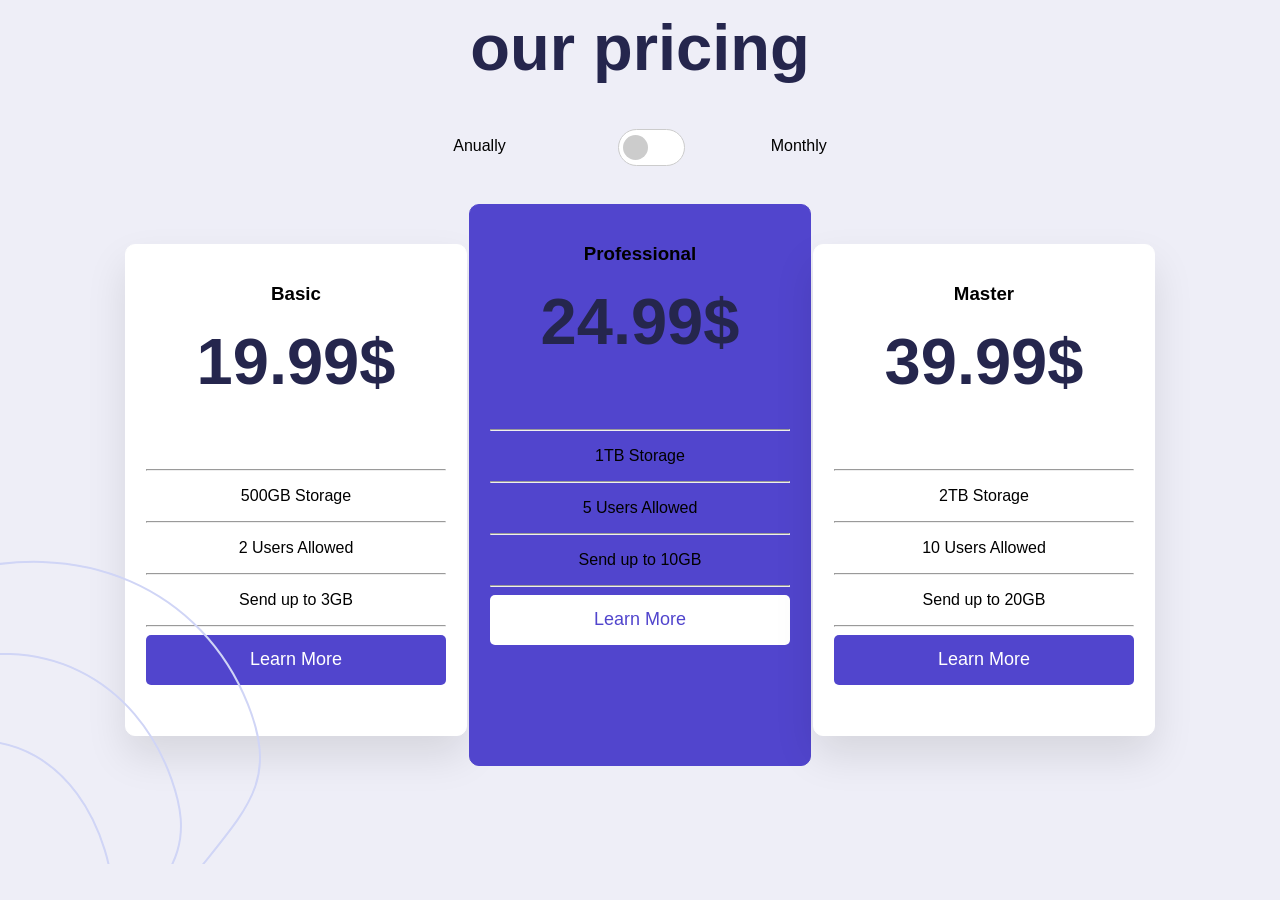
==== index.html @ 2aa36049 "hjagkhgd" ====
<!doctype html>
<html lang="en">
  <head>
    <meta charset="UTF-8" />
    <meta name="viewport" content="width=device-width, initial-scale=1.0" />
    <title>pricing cards</title>
    <link rel="stylesheet" href="style.css" />
  </head>
  <body>
    <div id="bg-top">
      <img src="./images/bg-top.svg" />
    </div>
    <div id="bg-bottom">
      <img src="./images/bg-bottom.svg" />
    </div>
    <div class="pricing">
      <h1>our pricing</h1>
      <div class="switch-area">
        <span>Anually</span>
        <label class="switch">
          <input type="checkbox" />
          <span class="slider"></span>
        </label>
        <span>Monthly</span>
      </div>
    </div>
    <div class="pricing-cards">
      <div class="Basic">
        <h3>Basic</h3>
        <h1>19.99$</h1>
        <br />
        <hr />
        <p>500GB Storage</p>
        <hr />
        <p>2 Users Allowed</p>
        <hr />
        <p>Send up to 3GB</p>
        <hr />
        <button>Learn More</button>
      </div>
      <div class="Professional">
        <h3>Professional</h3>
        <h1>24.99$</h1>
        <br />
        <hr />
        <p>1TB Storage</p>
        <hr />
        <p>5 Users Allowed</p>
        <hr />
        <p>Send up to 10GB</p>
        <hr />
        <button>Learn More</button>
      </div>
      <div class="Master">
        <h3>Master</h3>
        <h1>39.99$</h1>
        <br />
        <hr />
        <p>2TB Storage</p>
        <hr />
        <p>10 Users Allowed</p>
        <hr />
        <p>Send up to 20GB</p>
        <hr />
        <button>Learn More</button>
      </div>
    </div>
  </body>
</html>
---- style.css ----
body {
  background-color: rgb(238, 238, 247);
  font-family: Arial, sans-serif;
}

.pricing {
  text-align: center;
  margin-top: 10px;
}

h1 {
  font-size: 35px;
  color: #25264d;
  margin-top: 10px;
}

.switch-area {
  display: flex;
  justify-content: center;
  align-items: center;
  gap: 80px;
}

.switch {
  margin-right: 40px;
  width: 65px;
  height: 35px;
  display: inline-block;
  position: relative;
}

.switch input {
  display: none;
}

.slider {
  width: 65px;
  height: 35px;
  background-color: white;
  border: 1px solid #cccccc;
  border-radius: 30px;
  position: absolute;
  cursor: pointer;
}

.slider:before {
  content: "";
  width: 25px;
  height: 25px;
  background-color: #cccccc;
  border-radius: 50%;
  position: absolute;
  left: 4px;
  top: 5px;
}

input:checked + .slider {
  background-color: #5145cd;
}

input:checked + .slider:before {
  left: 34px;
  background-color: white;
}
.pricing-cards {
  display: flex;
  justify-content: center;
  gap: 2px;
  margin-top: 80px;
}
.Basic {
  width: 300px;
  height: 450px;
  border: 1px solid white;
  border-radius: 10px;
  background-color: white;
  padding: 20px;
  text-align: center;
  box-shadow: 0 20px 40px rgba(0, 0, 0, 0.1);
}
.Professional {
  width: 300px;
  height: 520px;
  border: 1px solid #5145cd;
  border-radius: 10px;
  background-color: #5145cd;
  padding: 20px;
  text-align: center;
  margin-top: -40px;
}
.Master {
  width: 300px;
  height: 450px;
  border: 1px solid white;
  border-radius: 10px;
  background-color: white;
  padding: 20px;
  text-align: center;
  box-shadow: 0 20px 40px rgba(0, 0, 0, 0.1);
}
button {
  width: 300px;
  height: 50px;
  border: none;
  border-radius: 5px;
  color: white;
  font-size: 18px;
  cursor: pointer;
}
.Basic button {
  background-color: #5145cd;
}
.Professional button {
  background-color: white;
  color: #5145cd;
}
.Master button {
  background-color: #5145cd;
}
h1 {
  font-size: 65px;
  color: #25264d;
}
.bg image {
  width: 100%;
  height: 100%;
  object-fit: cover;
  position: absolute;
  top: 0;
  left: 0;
  z-index: -1;
}
#bg-top {
  margin-left: 1500px;
}
#bg-bottom {
  margin-top: 550px;
  margin-left: -100px;
  position: absolute;
  width: 100%;
  height: 10%;
  margin-bottom: 0;
}
#bg-top {
  width: 10%;
  height: 10%;
  position: absolute;
  left: 4%;
  margin-bottom: 30%;
}
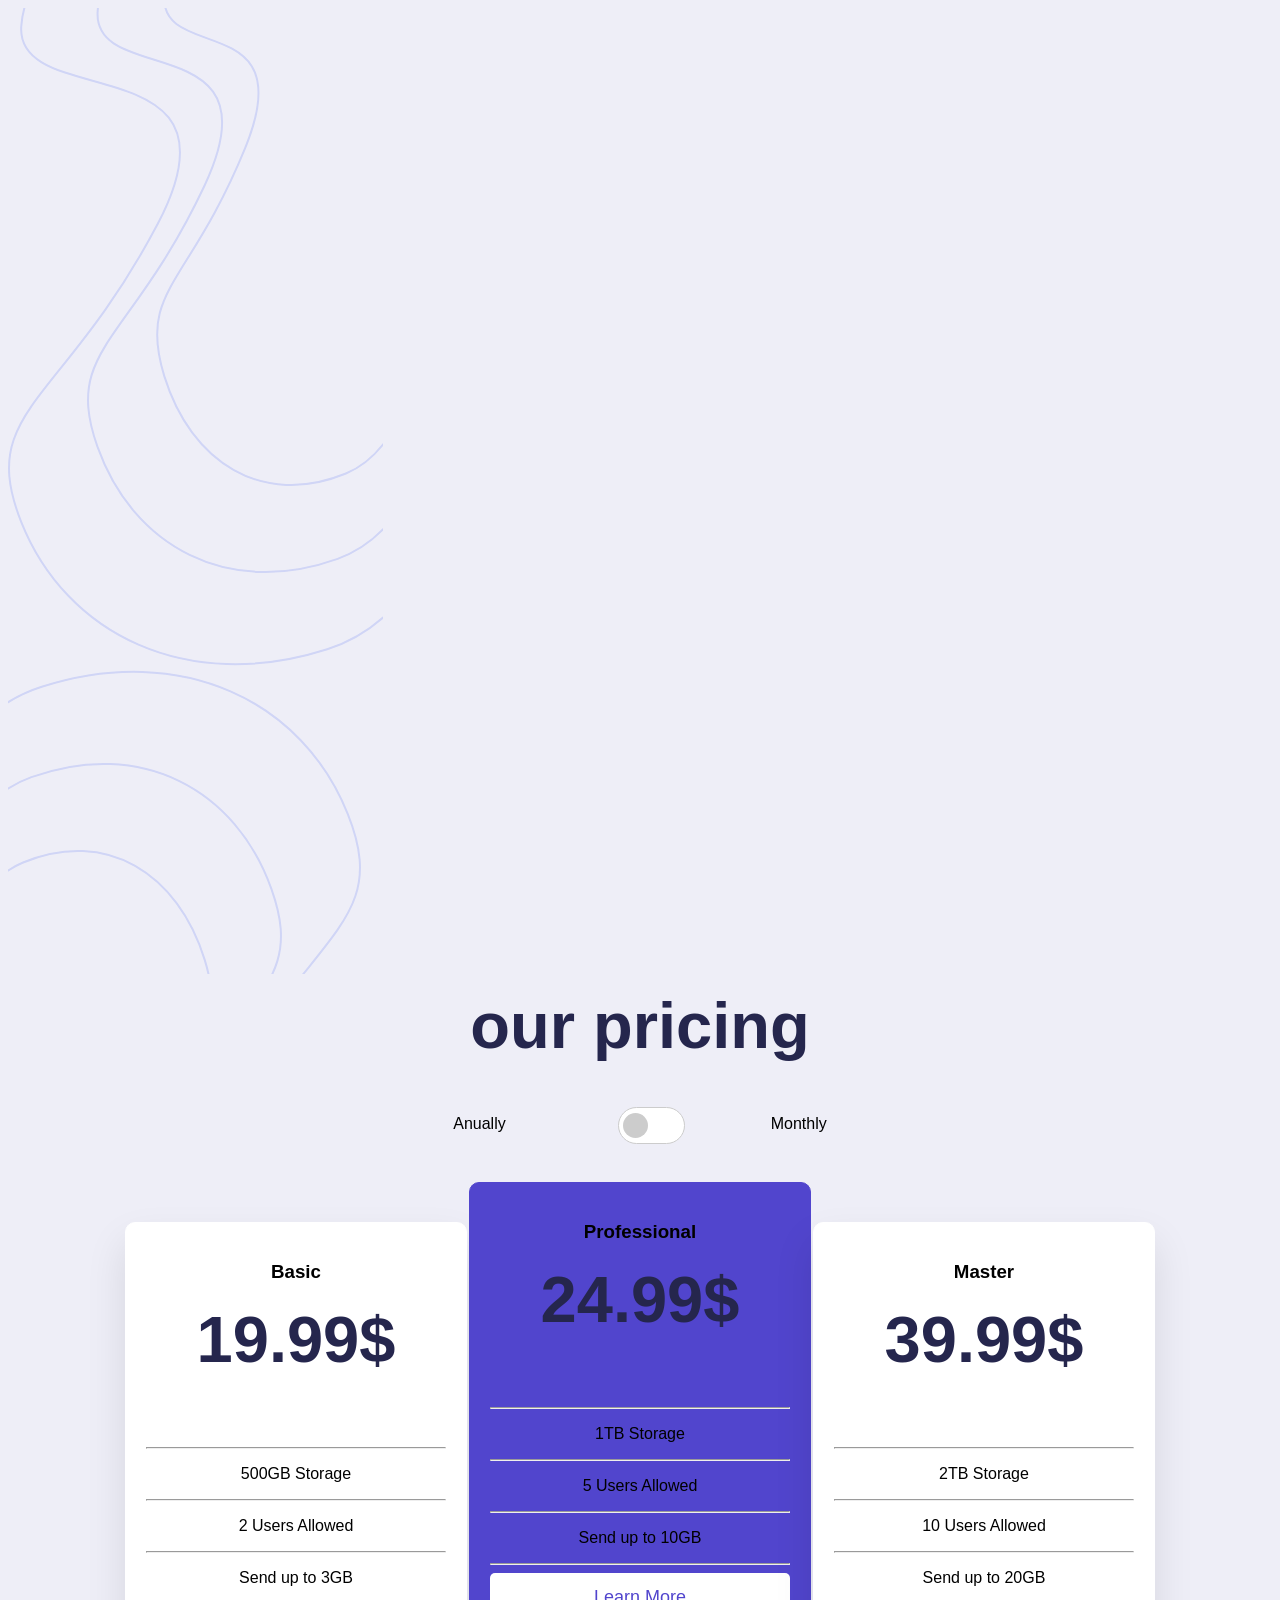
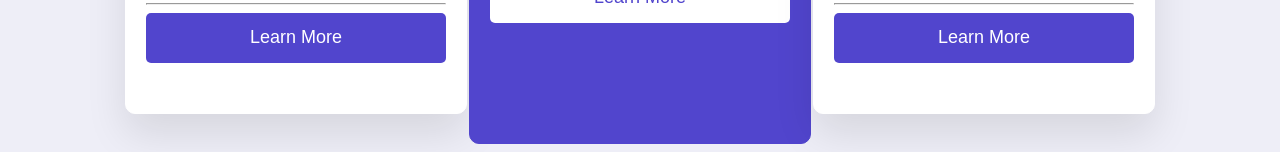
==== commit 42408ce3: "pricing-proj" ====
--- a/index.html
+++ b/index.html
@@ -7,10 +7,10 @@
     <link rel="stylesheet" href="style.css" />
   </head>
   <body>
-    <div id="bg-top">
+    <div id="BG-top">
       <img src="./images/bg-top.svg" />
     </div>
-    <div id="bg-bottom">
+    <div id="BG-bottom">
       <img src="./images/bg-bottom.svg" />
     </div>
     <div class="pricing">
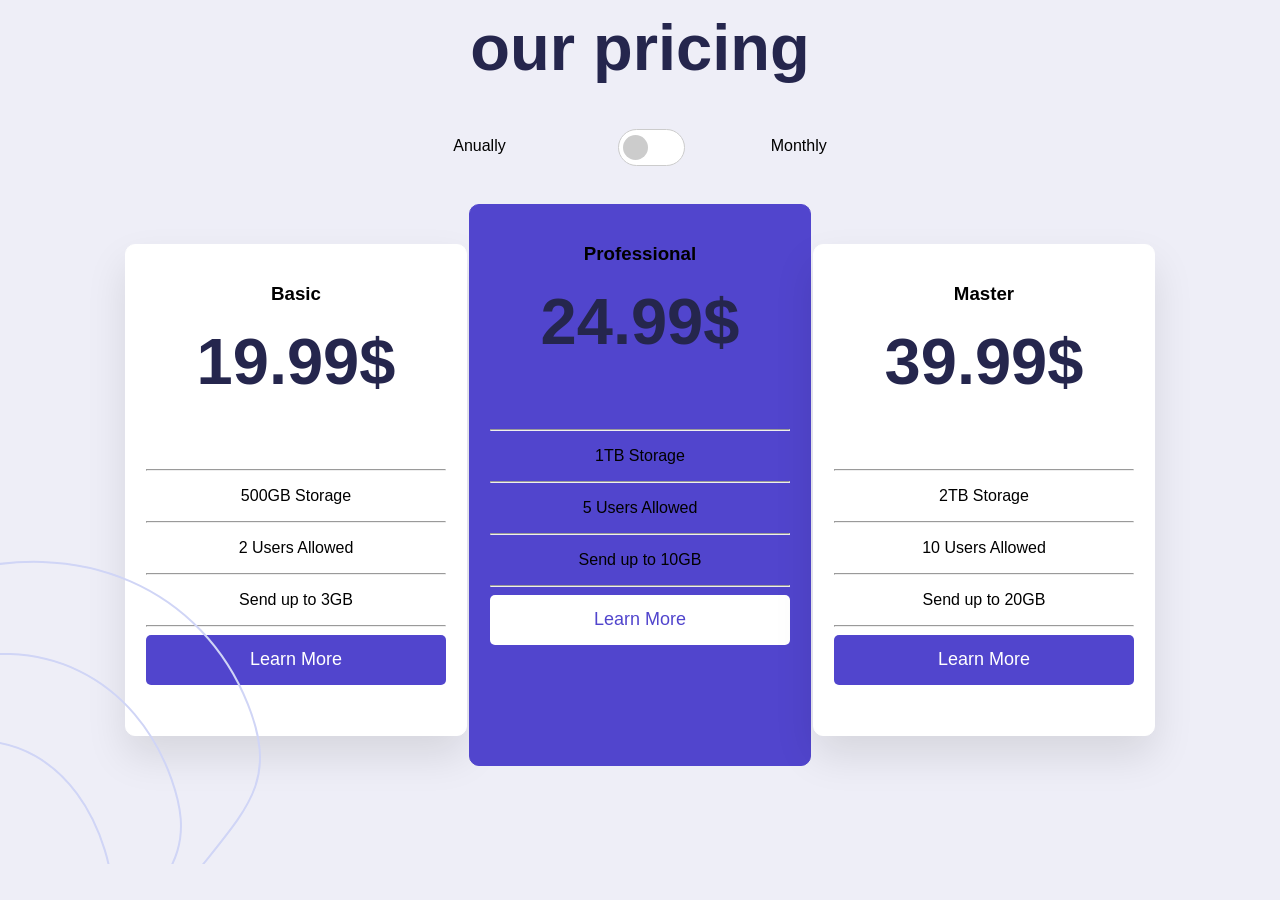
==== commit 8ae62dd8: "pricing-proj" ====
--- a/index.html
+++ b/index.html
@@ -7,7 +7,7 @@
     <link rel="stylesheet" href="style.css" />
   </head>
   <body>
-    <div id="BG-top">
+    <div id="bg-top">
       <img src="./images/bg-top.svg" />
     </div>
     <div id="BG-bottom">
--- a/style.css
+++ b/style.css
@@ -133,7 +133,7 @@
 #bg-top {
   margin-left: 1500px;
 }
-#bg-bottom {
+#BG-bottom {
   margin-top: 550px;
   margin-left: -100px;
   position: absolute;
